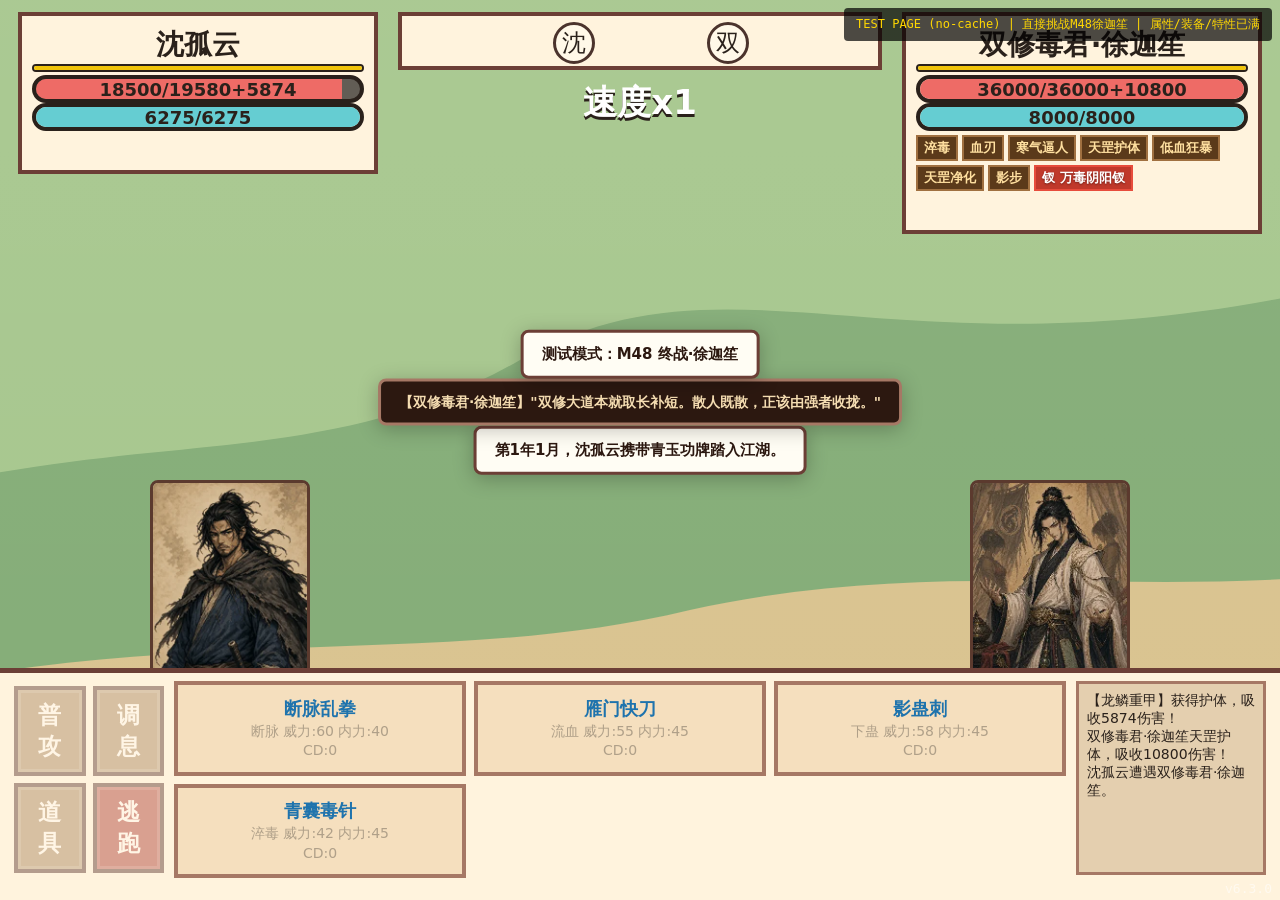
==== test_m48.html @ a88f4750 "feat: 添加 test_m48.html 测试页（直接挑战M48最终Boss）" ====
<!doctype html>
<html lang="zh-CN">
<head>
  <meta charset="utf-8">
  <meta name="viewport" content="width=device-width, initial-scale=1, viewport-fit=cover">
  <title>调试测试 - 跳到M48最终Boss战</title>
  <link rel="stylesheet" href="./styles.css">
  <style>
    .test-info { position:fixed; top:8px; right:8px; z-index:9999; background:rgba(0,0,0,.7); color:#ffd700; padding:8px 12px; font-size:12px; border-radius:4px; font-family:monospace; pointer-events:none; }
  </style>
</head>
<body>
  <div id="stage-shell" class="stage-shell">
    <div id="stage-fit" class="stage-fit">
      <div id="app" class="app"></div>
      <div id="floater-layer" class="floater-layer"></div>
    </div>
  </div>
  <div class="test-info">TEST PAGE (no-cache) | 直接挑战M48徐迦笙 | 属性/装备/特性已满</div>
  <div id="build-ver" style="position:fixed;bottom:4px;right:8px;color:rgba(255,255,255,.55);font-size:13px;z-index:999;pointer-events:none;font-family:monospace">TEST</div>
  <script type="module">
    // 进入页面立即注入测试模式标记
    window.__TEST_MODE__ = true;
    // 屏蔽 localStorage 中的旧存档（避免读到旧 run 干扰测试）
    try { localStorage.removeItem("wuxia_save"); } catch (e) {}
    try { localStorage.removeItem("wuxia_meta"); } catch (e) {}
    try { localStorage.removeItem("wuxia_monthStartSnapshot"); } catch (e) {}
  </script>
  <script type="module" src="./src/main.js"></script>
  <script type="module">
    // 等 main.js 加载完后自动触发测试模式
    import("./src/main.js").then(() => {
      setTimeout(() => {
        const btn = document.querySelector('[data-act="test"]');
        if (btn) btn.click();
      }, 200);
    });
  </script>
</body>
</html>
---- styles.css ----
:root {
  --paper: #fff3dd;
  --paper-2: #f5ddb2;
  --ink: #2a211b;
  --muted: #6f5c4d;
  --line: #6c3f36;
  --line-soft: #a67865;
  --brown: #744a35;
  --brown-2: #9a6240;
  --green: #157f37;
  --blue: #1e73ad;
  --orange: #d56a12;
  --red: #b9372e;
  --shadow: rgba(42, 33, 27, 0.25);
}

* {
  box-sizing: border-box;
}

html,
body {
  width: 100%;
  height: 100%;
  margin: 0;
  overflow: hidden;
  color: var(--ink);
  background: #14100d;
  font-family: "Microsoft YaHei", "PingFang SC", system-ui, sans-serif;
}

html.mobile-viewport,
body.mobile-viewport {
  width: 100%;
  height: 100%;
  overflow: hidden;
  min-width: 0;
  min-height: 0;
  overscroll-behavior: none;
  -webkit-overflow-scrolling: touch;
}

.stage-shell {
  position: relative;
  width: 100%;
  height: 100%;
  overflow: hidden;
}

.stage-fit {
  position: relative;
  width: 100%;
  height: 100%;
}

body.mobile-viewport .stage-shell {
  position: fixed;
  inset: 0;
  width: 100vw;
  height: 100vh;
  width: 100dvw;
  height: 100dvh;
  background: #14100d;
  overflow: visible;
}

body.mobile-viewport .stage-fit {
  position: fixed;
  left: 50%;
  top: 50%;
  width: 980px;
  height: 560px;
  transform-origin: center center;
  overflow: visible;
}

body.mobile-viewport .app {
  width: 980px;
  height: 560px;
  min-width: 980px;
  min-height: 560px;
  transform-origin: center center;
  position: absolute;
  left: 50%;
  top: 50%;
  touch-action: manipulation;
  overflow: hidden;
  margin: 0;
}

body.mobile-viewport .run-layout {
  height: auto;
  grid-template-columns: 160px 1fr;
  gap: 8px;
  align-items: end;
}

body.mobile-viewport .screen {
  padding: 8px 16px 12px 10px;
}

body.mobile-viewport .topbar {
  padding-right: 22px;
  grid-template-columns: 1fr 1fr 1fr;
}

body.mobile-viewport .left-nav {
  align-self: end;
}

body.mobile-viewport .nav-tile {
  min-height: 110px;
  padding: 6px 3px;
}

body.mobile-viewport .center-stage {
  align-content: end;
  padding-bottom: 0;
  align-self: stretch;
}

body.mobile-viewport .bottom-actions {
  padding-bottom: 0;
  gap: 8px;
}

body.mobile-viewport .action-card {
  min-height: 80px;
}

body.mobile-viewport .side-panel {
  margin-bottom: 12px;
  margin-right: 12px;
  align-self: end;
  max-height: 100%;
}

body.mobile-viewport .modal {
  width: 910px;
  max-height: 450px;
  padding: 12px;
}

body.mobile-viewport .modal-backdrop {
  inset: 60px 0 0 0;
}

body.mobile-viewport .modal-head {
  margin-bottom: 8px;
}

body.mobile-viewport .modal-title {
  font-size: 34px;
}

body.mobile-viewport .event-count {
  font-size: 22px;
  margin-bottom: 6px;
}

body.mobile-viewport .event-grid,
body.mobile-viewport .reward-grid {
  gap: 10px;
}

body.mobile-viewport .event-card {
  min-height: 238px;
  padding: 10px;
  border-width: 4px;
  gap: 7px;
}

body.mobile-viewport .event-card h3,
body.mobile-viewport .shop-card h3 {
  padding: 6px;
  font-size: 20px;
}

body.mobile-viewport .event-card p {
  margin: 0;
  font-size: 14px;
  line-height: 1.35;
}

body.mobile-viewport .event-art {
  min-height: 82px;
  font-size: 42px;
}

body.mobile-viewport .row-card {
  grid-template-columns: 58px 1fr auto;
  gap: 8px;
  padding: 7px;
}

body.mobile-viewport .icon-box {
  width: 52px;
  height: 52px;
  font-size: 28px;
}

body.mobile-viewport .row-title {
  font-size: 20px;
}

body.mobile-viewport .row-meta {
  font-size: 14px;
}

body.mobile-viewport .btn.small {
  min-width: 76px;
  padding: 5px 8px;
  font-size: 17px;
}

body.mobile-viewport .battle-top {
  inset: 8px 12px auto 12px;
  gap: 12px;
}
body.mobile-viewport .battle-col-left,
body.mobile-viewport .battle-col-right {
  flex: 0 0 310px;
}

body.mobile-viewport .fighter-panel {
  padding: 7px;
  border-width: 3px;
}

body.mobile-viewport .fighter-name {
  font-size: 23px;
}

body.mobile-viewport .gauge-lane {
  height: 48px;
  border-width: 3px;
}

body.mobile-viewport .gauge-dot {
  top: 5px;
  width: 34px;
  height: 34px;
  font-size: 20px;
}

body.mobile-viewport .speed-label {
  top: 52px;
  font-size: 28px;
}

body.mobile-viewport .fighter {
  bottom: 200px;
  width: 130px;
  height: 170px;
}

body.mobile-viewport .fighter.player {
  left: 128px;
}

body.mobile-viewport .fighter.enemy {
  right: 128px;
}

/* 手机浮字：立绘 top=bottom:370(200+170)，浮字在立绘偏上方 */
body.mobile-viewport .damage-pop,
body.mobile-viewport .combat-floater {
  bottom: calc(550px + var(--oy, 0px));
  min-width: 96px;
  white-space: nowrap;
  overflow: visible;
}
body.mobile-viewport .damage-pop        { font-size: 36px; }
body.mobile-viewport .damage-pop.crit   { font-size: 54px; }
body.mobile-viewport .damage-pop.bleed  { font-size: 54px; }
body.mobile-viewport .damage-pop.poison { font-size: 54px; }
body.mobile-viewport .damage-pop.combo   { font-size: 28px; }
body.mobile-viewport .combat-floater    { font-size: 28px; }
body.mobile-viewport .damage-pop.player,
body.mobile-viewport .combat-floater.player { left: calc(-82px + var(--ox, 0px)); }
body.mobile-viewport .damage-pop.enemy,
body.mobile-viewport .combat-floater.enemy { right: calc(-47px - var(--ox, 0px)); }

body.mobile-viewport .battle-bottom {
  height: 198px;
  grid-template-columns: 126px 1fr 160px;
  gap: 8px;
  padding: 7px 10px 38px 10px;
  border-top-width: 4px;
}

body.mobile-viewport .battle-tools {
  gap: 5px;
  grid-template-columns: 1fr 1fr;
}

body.mobile-viewport .battle-tools .btn {
  min-width: 0;
  padding: 6px 7px;
  font-size: 17px;
}

body.mobile-viewport .skill-row {
  grid-template-columns: repeat(4, minmax(0, 1fr));
  gap: 6px;
}

body.mobile-viewport .skill-btn {
  min-height: 76px;
  padding: 5px;
  border-width: 3px;
}

body.mobile-viewport .skill-btn strong {
  font-size: 15px;
}

body.mobile-viewport .skill-btn span {
  font-size: 12px;
  line-height: 1.18;
}

body.mobile-viewport .battle-log {
  padding: 6px;
  font-size: 12px;
  max-height: 174px;
}

body.mobile-viewport .select-layout {
  grid-template-columns: 570px 390px;
  gap: 8px;
}

body.mobile-viewport .select-layout .panel {
  padding: 8px !important;
}

body.mobile-viewport .select-layout .select-detail {
  display: grid;
  grid-template-rows: auto auto auto auto auto minmax(0, 1fr) auto;
  overflow: hidden;
  position: relative;
  padding-bottom: 48px !important;
}

body.mobile-viewport .select-layout .select-detail > .portrait {
  display: none;
}

body.mobile-viewport .treasure-select-area {
  grid-template-columns: 1fr 118px;
  gap: 6px;
}

body.mobile-viewport .start-run-btn {
  width: 106px;
  min-height: 42px;
  padding: 5px 8px;
  font-size: 18px;
}

body.mobile-viewport .select-layout h3 {
  margin: 4px 0;
  font-size: 17px;
}

body.mobile-viewport .select-layout .section-title {
  margin-bottom: 4px;
  font-size: 26px;
}

body.mobile-viewport .select-layout .cards {
  grid-template-columns: repeat(5, minmax(0, 1fr));
  gap: 6px;
}

body.mobile-viewport .select-layout .treasure-cards {
  grid-template-columns: repeat(3, minmax(0, 1fr));
  align-content: start;
  gap: 5px;
  overflow: hidden;
}

body.mobile-viewport .select-layout .card {
  min-height: 92px;
  padding: 5px;
  border-width: 3px;
}

body.mobile-viewport .select-layout .treasure-cards .card {
  min-height: 62px;
  padding: 3px;
}

body.mobile-viewport .select-layout .treasure-cards .portrait {
  width: 36px;
  height: 44px;
  font-size: 18px;
  margin-bottom: 2px;
}

body.mobile-viewport .select-layout .treasure-cards .name {
  font-size: 11px;
}

body.mobile-viewport .select-layout .treasure-cards .desc {
  display: block;
  font-size: 9px;
  line-height: 1.1;
}

body.mobile-viewport .select-layout .card.selected {
  outline-width: 3px;
}

body.mobile-viewport .select-layout .portrait {
  width: 64px;
  height: 78px;
  margin-bottom: 3px;
  border-width: 2px;
}

body.mobile-viewport .select-layout .name {
  font-size: 14px;
}

body.mobile-viewport .select-layout .desc {
  margin-top: 3px;
  font-size: 10px;
  line-height: 1.18;
}

body.mobile-viewport .select-layout .stats-grid {
  grid-template-columns: repeat(3, 1fr);
  gap: 3px;
  margin-top: 4px;
}

body.mobile-viewport .select-layout .stat-line {
  padding: 2px 5px;
  font-size: 12px;
}

button {
  font: inherit;
}

.app {
  position: relative;
  width: 100vw;
  height: 100vh;
  min-width: 980px;
  min-height: 560px;
  overflow: hidden;
  background:
    linear-gradient(rgba(255,255,255,.1), rgba(255,255,255,.08)),
    url("data:image/svg+xml,%3Csvg xmlns='http://www.w3.org/2000/svg' width='1600' height='900' viewBox='0 0 1600 900'%3E%3Cdefs%3E%3ClinearGradient id='sky' x1='0' x2='0' y1='0' y2='1'%3E%3Cstop stop-color='%23bcd6ea'/%3E%3Cstop offset='.48' stop-color='%23f0c796'/%3E%3Cstop offset='1' stop-color='%237da071'/%3E%3C/linearGradient%3E%3C/defs%3E%3Crect fill='url(%23sky)' width='1600' height='900'/%3E%3Cpath d='M0 500 C190 330 260 390 410 250 C560 110 660 360 790 230 C970 50 1030 380 1160 250 C1310 120 1440 250 1600 120 L1600 900 L0 900Z' fill='%2386a6a8' opacity='.55'/%3E%3Cpath d='M0 620 C180 470 310 520 480 420 C700 285 820 560 1060 380 C1300 210 1390 470 1600 360 L1600 900 L0 900Z' fill='%235f806e' opacity='.68'/%3E%3Crect x='0' y='720' width='1600' height='180' fill='%23d0a678'/%3E%3Cpath d='M0 760 L1600 735 L1600 900 L0 900Z' fill='%23b9825f' opacity='.65'/%3E%3C/svg%3E") center / cover no-repeat;
}

/* 浮字层：完全独立于 app，不受 render 循环影响 */
.floater-layer {
  position: absolute;
  inset: 0;
  pointer-events: none;
  z-index: 9999;
  overflow: visible;
}

.topbar {
  position: absolute;
  inset: 0 0 auto 0;
  height: 60px;
  display: grid;
  grid-template-columns: 1fr 1fr 1fr;
  align-items: center;
  padding: 8px 22px;
  background: #f2dab0;
  border-bottom: 5px solid #6d3b4a;
  z-index: 10;
}

.date {
  font-size: 30px;
  font-weight: 900;
  white-space: nowrap;
}

.topbar-right {
  display: flex;
  justify-content: flex-end;
  align-items: center;
  gap: 14px;
  font-size: 30px;
  font-weight: 900;
}

.money-display {
  color: #b8860b;
  white-space: nowrap;
}

.settings-btn {
  background: none;
  border: 1px solid #555;
  color: #c0b094;
  font-size: 26px;
  width: 42px;
  height: 42px;
  border-radius: 8px;
  cursor: pointer;
  display: flex;
  align-items: center;
  justify-content: center;
  transition: border-color 0.2s, color 0.2s;
  flex-shrink: 0;
}
.settings-btn:hover { border-color: #f0c060; color: #f0c060; }
.settings-body { padding: 16px 20px; }
.setting-row {
  display: flex;
  align-items: center;
  gap: 14px;
  font-size: 18px;
  color: #d4c8a8;
}
.vol-slider {
  flex: 1;
  accent-color: #c0a060;
  height: 8px;
}

.ap-wrap {
  display: flex;
  align-items: center;
  justify-content: center;
  gap: 10px;
  font-size: 30px;
  font-weight: 700;
  font-weight: 900;
}

.bar {
  position: relative;
  height: 28px;
  border: 4px solid #2a211b;
  border-radius: 999px;
  background: #625d55;
  overflow: hidden;
}

/* 护体盾条：独立细线，比例尺与HP相同 */
.shield-indicator {
  height: 8px;
  border: 2px solid #2a211b;
  border-radius: 999px;
  background: transparent;
  overflow: hidden;
  margin-bottom: 3px;
}
.shield-indicator .shield-fill {
  height: 100%;
  background: #f1c40a;
}

.bar-fill {
  height: 100%;
  background: #ffc39d;
}

.bar-label {
  position: absolute;
  inset: 0;
  display: grid;
  place-items: center;
  font-size: 18px;
  font-weight: 900;
}

.screen {
  position: absolute;
  inset: 60px 0 0 0;
  padding: 14px 22px 92px;
  min-height: 0;
  overflow: hidden;
}

.main-menu {
  display: grid;
  place-items: center;
  height: 100%;
}

.title {
  font-size: 82px;
  font-weight: 900;
  letter-spacing: 0;
  color: #49301f;
  text-shadow: 0 4px 0 rgba(255,255,255,.5);
}

.subtitle {
  display: inline-block;
  margin: 6px 0 28px;
  padding: 7px 42px;
  color: #fff;
  background: #4d3425;
  font-size: 42px;
  font-weight: 900;
}

.menu-panel,
.modal,
.panel {
  background: rgba(255, 247, 230, 0.94);
  border: 5px solid var(--line);
  box-shadow: 0 8px 0 var(--shadow);
}

.menu-panel {
  width: 350px;
  padding: 18px;
}

.btn {
  border: 4px solid #5b352e;
  background: var(--brown);
  color: #fff8ef;
  padding: 10px 18px;
  min-height: 48px;
  font-size: 23px;
  font-weight: 900;
  cursor: pointer;
  box-shadow: inset 0 0 0 3px rgba(255,255,255,.16);
}

.btn:hover {
  filter: brightness(1.08);
}

.btn:disabled {
  cursor: not-allowed;
  opacity: .45;
}

.btn.secondary {
  background: #a8835c;
}

.btn.green {
  background: #15923a;
}

.btn.red {
  background: #ad3c34;
}

.btn.small {
  min-height: 34px;
  padding: 4px 10px;
  font-size: 17px;
}

.menu-panel .btn {
  width: 100%;
  margin: 8px 0;
}

.select-layout {
  display: grid;
  grid-template-columns: 1.1fr 1fr;
  gap: 22px;
  height: 100%;
}

.select-layout .panel {
  min-height: 0;
  overflow: auto;
}

.select-layout .panel > .btn {
  position: sticky;
  bottom: 0;
  z-index: 2;
}

.treasure-head {
  margin: 6px 0;
  font-size: 22px;
  font-weight: 900;
}

.treasure-select-area {
  display: grid;
  grid-template-columns: 1fr 150px;
  gap: 14px;
  align-items: center;
}

.treasure-cards {
  grid-template-columns: repeat(3, minmax(0, 1fr));
}

.treasure-cards .card {
  min-height: 100px;
  padding: 6px;
}

.treasure-cards .portrait {
  width: 48px;
  height: 58px;
  font-size: 24px;
  margin-bottom: 4px;
}

.treasure-cards .name {
  font-size: 14px;
}

.treasure-cards .desc {
  font-size: 11px;
  margin-top: 3px;
  line-height: 1.15;
}

.start-run-btn {
  justify-self: center;
  align-self: center;
  width: 132px;
  min-height: 58px;
}

.section-title {
  margin: 0 0 14px;
  font-size: 42px;
  text-align: center;
}

.cards {
  display: grid;
  grid-template-columns: repeat(3, minmax(0, 1fr));
  gap: 14px;
}

.card {
  background: var(--paper);
  border: 4px solid var(--line-soft);
  padding: 12px;
  min-height: 210px;
  cursor: pointer;
}

.card.selected {
  outline: 6px solid #2f8bc6;
}

.portrait {
  width: 140px;
  height: 170px;
  margin: 0 auto 8px;
  display: grid;
  place-items: center;
  background: #d9e6df;
  border: 3px solid #6a4b40;
  font-size: 56px;
}

.character-portrait {
  position: relative;
  overflow: hidden;
  background: #e8d5b7;
  border: 3px solid #6a4b40;
}

.character-portrait img {
  width: 100%;
  height: 100%;
  object-fit: cover;
  object-position: center top;
  display: block;
}

.character-portrait.large {
  width: 200px;
  height: 244px;
}

.name {
  font-size: 25px;
  font-weight: 900;
  text-align: center;
}

.desc {
  margin-top: 8px;
  color: var(--muted);
  font-size: 17px;
  line-height: 1.35;
}

.stats-grid {
  display: grid;
  grid-template-columns: 1fr 1fr;
  gap: 8px;
  margin-top: 12px;
}

.stat-line {
  display: flex;
  justify-content: space-between;
  padding: 5px 8px;
  background: #795b43;
  color: #fff9ed;
  font-weight: 800;
}

.run-layout {
  display: grid;
  grid-template-columns: 190px minmax(0, 1fr);
  gap: 14px;
  min-height: 0;
  min-width: 540px;
  height: calc(100vh - 60px);
  align-items: end;
  overflow-x: auto;
  overflow-y: hidden;
}

.left-nav {
  align-self: end;
  display: grid;
  grid-template-columns: repeat(3, 1fr);
  gap: 8px;
  flex-shrink: 0;
  min-width: 160px;
}

.nav-tile {
  writing-mode: vertical-rl;
  display: grid;
  place-items: center;
  min-height: 112px;
  min-width: 48px;
  padding: 8px 4px;
  background: var(--paper);
  border: 4px solid var(--line);
  font-size: 29px;
  font-weight: 900;
  cursor: pointer;
  flex-shrink: 0;
}

.nav-tile:hover {
  filter: brightness(1.05);
  transform: translateY(-2px);
}

.center-stage {
  position: relative;
  display: grid;
  grid-template-rows: 1fr auto;
  gap: 12px;
  min-height: 0;
  align-self: stretch;
  overflow: visible;
}

/* ===== 孤云逐浪 主线画布 ===== */
.story-canvas {
  flex: 1 1 auto;
  display: flex;
  flex-direction: column;
  gap: 10px;
  padding: 14px 18px;
  background: rgba(255, 247, 230, 0.92);
  border: 5px solid var(--line);
  border-radius: 4px;
  box-shadow: 0 6px 0 var(--shadow);
  overflow-y: auto;
  min-height: 0;
  max-width: 900px;
  width: 100%;
  align-self: center;
}

/* wanderer 模式下主线画布轻量化 */
.wanderer-run-layout .story-canvas {
  background: transparent;
  border: 2px solid rgba(108, 63, 54, 0.25);
  box-shadow: none;
  padding: 8px 12px;
  border-radius: 0;
}

.wanderer-run-layout .story-no-event {
  min-height: 72px;
  font-size: 18px;
}

.story-month-title {
  font-size: 38px;
  font-weight: 900;
  color: #4d3425;
  text-align: center;
  border-bottom: 3px solid var(--line-soft);
  padding-bottom: 8px;
  letter-spacing: 4px;
}

.story-body {
  flex: 1 1 auto;
  font-size: 21px;
  line-height: 1.7;
  color: var(--ink);
  overflow-y: auto;
  padding: 8px 4px;
  text-indent: 2em;
  min-height: 0;
}

.story-choices {
  display: grid;
  grid-template-columns: 1fr 1fr;
  gap: 12px;
  padding: 8px 0;
  border-top: 2px dashed rgba(108, 63, 54, 0.35);
}

.story-choices .btn {
  font-size: 24px;
  min-height: 56px;
}

.story-choices .btn.accept-btn {
  background: #2e7d32;
  border-color: #1b5e20;
}

.story-choices .btn.resist-btn {
  background: #ad3c34;
  border-color: #7b241c;
}

.story-no-event {
  display: grid;
  place-items: center;
  min-height: 200px;
  color: var(--muted);
  font-size: 22px;
  font-style: italic;
}

/* 主线画布下方的血量和经验条 */
.story-bars {
  flex: 0 0 auto;
  display: flex;
  flex-direction: column;
  gap: 4px;
  padding: 6px 0;
  border-top: 2px solid var(--line-soft);
  min-width: 0;
}

.wanderer-run-layout {
  display: grid;
  grid-template-columns: 120px minmax(0, 1fr);
  grid-template-rows: minmax(0, 1fr);
  gap: 10px;
  min-height: 0;
  min-width: 540px;
  height: calc(100vh - 60px);
  align-items: stretch;
  overflow-x: auto;
  overflow-y: hidden;
  padding: 14px 22px 8px;
}

.wanderer-run-layout .left-nav {
  align-self: start;
  grid-template-columns: 1fr;
  gap: 6px;
  flex-shrink: 0;
  min-width: 120px;
}

.wanderer-run-layout .nav-tile {
  min-height: 64px;
  min-width: 60px;
  font-size: 24px;
  writing-mode: horizontal-tb;
  flex-shrink: 0;
}

.wanderer-run-layout .center-stage {
  display: grid;
  grid-template-rows: minmax(0, 1fr) auto auto;
  gap: 4px;
  min-height: 0;
  min-width: 0;
  overflow: hidden;
  align-content: start;
}

.wanderer-run-layout .bottom-actions {
  display: flex;
  flex-wrap: nowrap;
  gap: 8px;
  flex-shrink: 0;
  overflow: visible;
  padding-left: 12px;
}

.wanderer-run-layout .bottom-actions .action-card {
  flex: 0 0 auto;
  min-width: 72px;
  min-height: 56px;
  font-size: 18px;
}

.hero-status {
  display: grid;
  grid-template-columns: 110px 1fr;
  gap: 10px;
  align-items: end;
}

/* 无属性面板时只用血条和经验条撑满中央 */
.hero-status-story {
  display: flex;
  flex-direction: column;
  gap: 8px;
  flex: 1;
  justify-content: center;
}

.rank-box {
  background: #76563c;
  color: #fff6e6;
  border: 3px solid #5b352e;
  padding: 8px;
  font-size: 22px;
  font-weight: 900;
  text-align: center;
}

.mini-stats {
  display: grid;
  grid-template-columns: repeat(3, minmax(104px, 1fr));
  gap: 6px;
  max-width: 760px;
}

.bottom-actions {
  display: flex;
  flex-wrap: nowrap;
  gap: 8px;
  padding-bottom: 0;
  flex-shrink: 0;
  overflow: visible;
}

.action-card {
  flex: 0 0 auto;
  min-width: 72px;
  min-height: 72px;
  background: var(--paper);
  border: 4px solid var(--line-soft);
  padding: 8px;
  display: grid;
  place-items: center;
  text-align: center;
  font-size: 20px;
  font-weight: 900;
  cursor: pointer;
}

.side-panel {
  display: flex;
  flex-direction: column;
  overflow: hidden;
  padding: 12px;
  min-height: 0;
  align-self: end;
  max-height: 100%;
}

.log {
  flex: 1;
  overflow-y: auto;
  min-height: 0;
  font-size: 17px;
  line-height: 1.45;
  padding-right: 4px;
}

.journal-scroll {
  max-height: calc(100vh - 210px);
  overflow-y: auto;
  padding: 12px 4px 0 0;
  line-height: 1.8;
}

.journal-scroll p {
  margin: 0 0 10px;
  padding-bottom: 10px;
  border-bottom: 1px dashed rgba(108,63,54,.35);
  font-size: 16px;
}

.character-sheet {
  display: grid;
  grid-template-columns: 190px 1fr;
  gap: 18px;
}

.character-sheet .portrait {
  width: 150px;
  height: 200px;
  overflow: hidden;
}

.character-sheet .portrait img {
  width: 100%;
  height: 100%;
  object-fit: cover;
  object-position: center top;
  display: block;
}

.inventory-summary {
  display: flex;
  gap: 12px;
  flex-wrap: wrap;
  margin-bottom: 14px;
}

.inventory-chip {
  padding: 7px 12px;
  background: #e3ccb0;
  border: 3px solid var(--line-soft);
  font-weight: 900;
}

.goal-panel {
  display: grid;
  grid-template-columns: 180px 1fr;
  gap: 18px;
  align-items: center;
  padding: 18px;
  background: #e5cdae;
  border: 4px solid var(--line-soft);
}

.boss-portrait {
  height: 240px;
  overflow: hidden;
  background: #d8c2a8;
  border: 4px solid var(--line);
}

.boss-portrait img {
  width: 100%;
  height: 100%;
  object-fit: cover;
  object-position: center top;
  display: block;
}

.goal-progress {
  margin-top: 16px;
}

.log p {
  margin: 0 0 8px;
  padding-bottom: 8px;
  border-bottom: 1px dashed rgba(108,63,54,.35);
}

.modal-backdrop {
  position: absolute;
  inset: 66px 0 0 0;
  display: grid;
  place-items: center;
  background: rgba(0, 0, 0, .36);
  z-index: 60;
}

.modal {
  width: min(1120px, calc(100vw - 70px));
  max-height: calc(100vh - 110px);
  padding: 18px;
  overflow: auto;
  pointer-events: auto;
}

.modal .btn {
  pointer-events: auto;
}

.modal .row-card {
  pointer-events: auto;
}

.modal .row-card button {
  pointer-events: auto;
}

/* === 武林商人 列式布局 === */
.merchant-body {
  display: flex;
  gap: 0;
  align-items: flex-start;
}

.merchant-main {
  flex: 1;
  display: grid;
  grid-template-columns: 1fr 1fr;
  grid-template-rows: auto auto;
  gap: 10px;
}

.merchant-refresh-area {
  display: flex;
  align-items: flex-start;
  justify-content: center;
  padding: 8px 0 0 10px;
  flex-shrink: 0;
}

.merchant-refresh-area .btn {
  font-size: 16px;
  padding: 8px 14px;
  min-height: 38px;
}

/* 旧版兼容（非孤云线） */
.merchant-col {
  display: grid;
  gap: 3px;
  align-content: start;
}

.merchant-col h3 {
  margin: 4px 0 2px 0;
  font-size: 15px;
  color: var(--brown);
  border-bottom: 2px solid var(--line-soft);
  padding-bottom: 3px;
}

.merchant-col .row-card {
  position: relative;
  min-height: 48px;
  grid-template-columns: 36px 1fr;
  gap: 4px;
  padding: 3px 62px 3px 6px;
}

/* 文字容器允许省略号生效 */
.merchant-col .row-card > :nth-child(2) {
  overflow: hidden;
  min-width: 0;
}

.merchant-col .row-card button {
  position: absolute;
  right: 6px;
  top: 50%;
  transform: translateY(-50%);
  z-index: 2;
  margin: 0;
  white-space: nowrap;
  font-size: 13px;
}

.merchant-col .icon-box {
  width: 32px;
  height: 32px;
  font-size: 16px;
  flex-shrink: 0;
}

.merchant-col .row-title {
  font-size: 13px;
  overflow: hidden;
  text-overflow: ellipsis;
  white-space: nowrap;
}

.merchant-col .row-meta {
  font-size: 11px;
  overflow: hidden;
  text-overflow: ellipsis;
  white-space: nowrap;
}

.modal-head {
  display: flex;
  justify-content: space-between;
  align-items: center;
  margin-bottom: 12px;
}

.modal-title {
  margin: 0;
  font-size: 43px;
}

.event-count {
  font-size: 28px;
  font-weight: 900;
  text-align: center;
  margin-bottom: 10px;
}

.event-grid,
.reward-grid {
  display: grid;
  grid-template-columns: repeat(3, 1fr);
  gap: 18px;
}

.event-card {
  min-height: 330px;
  padding: 16px;
  background: var(--paper-2);
  border: 5px solid #84605a;
  display: grid;
  grid-template-rows: auto 1fr auto;
  gap: 10px;
  position: relative;
  overflow: hidden;
}

.event-cat-tag {
  position: absolute;
  top: 0;
  right: 0;
  padding: 3px 12px;
  color: #fff;
  font-size: 13px;
  font-weight: 700;
  border-radius: 0 0 0 8px;
  z-index: 1;
}

.event-card h3,
.shop-card h3 {
  margin: 0;
  padding: 8px;
  background: var(--brown);
  color: #fff8ef;
  text-align: center;
  font-size: 25px;
}

.event-art {
  display: grid;
  place-items: center;
  min-height: 122px;
  background: #fff8eb;
  border: 3px solid rgba(108,63,54,.45);
  font-size: 58px;
}

.badge {
  display: inline-block;
  padding: 3px 8px;
  color: #fff;
  background: var(--blue);
  font-weight: 900;
}

.badge.green {
  background: var(--green);
}

.badge.orange {
  background: var(--orange);
}

.list {
  display: grid;
  gap: 10px;
}

.row-card {
  display: grid;
  grid-template-columns: 76px 1fr auto;
  gap: 12px;
  align-items: center;
  padding: 10px;
  background: #e6d0b4;
  border: 3px solid var(--line-soft);
}

.strategy-row.active {
  background: #fff7d2;
  box-shadow: inset 0 0 0 3px rgba(21, 127, 55, .25);
}

.row-actions {
  display: grid;
  grid-template-columns: 1fr;
  gap: 6px;
  align-self: center;
}

.icon-box {
  width: 64px;
  height: 64px;
  display: grid;
  place-items: center;
  background: #eef6f2;
  border: 3px solid #45332c;
  font-size: 34px;
}

.row-title {
  font-size: 24px;
  font-weight: 900;
}

.row-meta {
  color: var(--muted);
  font-size: 16px;
}

.battle-screen {
  position: absolute;
  inset: 0;
  background:
    linear-gradient(rgba(255,255,255,.12), rgba(255,255,255,.08)),
    url("data:image/svg+xml,%3Csvg xmlns='http://www.w3.org/2000/svg' width='1600' height='900'%3E%3Crect width='1600' height='900' fill='%239fc284'/%3E%3Cpath d='M0 510 C300 420 470 480 680 360 C910 230 1080 410 1600 260 L1600 900 L0 900Z' fill='%237aa66c'/%3E%3Cpath d='M0 700 C360 620 600 670 850 610 C1120 550 1350 610 1600 560 L1600 900 L0 900Z' fill='%23d6be86'/%3E%3C/svg%3E") center / cover no-repeat;
  z-index: 50;
  overflow: hidden;
}

.battle-top {
  position: absolute;
  inset: 12px 18px auto 18px;
  display: flex;
  gap: 20px;
  align-items: start;
}
.battle-col-left, .battle-col-right {
  flex: 0 0 360px; min-width: 0;
}
.battle-col-mid {
  flex: 1 1 auto; min-width: 0;
}

.fighter-panel {
  background: var(--paper);
  border: 4px solid var(--line);
  padding: 10px;
}

.fighter-name {
  font-size: 28px;
  font-weight: 900;
  text-align: center;
}

.hp-fill {
  background: #ee6b66;
}

.qi-fill {
  background: #65cdd2;
}

.exp-fill {
  background: #f2c94c;
}

.gauge-lane {
  height: 58px;
  background: var(--paper);
  border: 4px solid var(--line);
  position: relative;
}

.gauge-dot {
  position: absolute;
  top: 6px;
  width: 42px;
  height: 42px;
  display: grid;
  place-items: center;
  border-radius: 50%;
  border: 3px solid #4b332c;
  background: #fff8e8;
  transform: translateX(-50%);
  font-size: 24px;
}

.speed-label {
  position: absolute;
  top: 64px;
  left: 50%;
  transform: translateX(-50%);
  font-size: 34px;
  color: #fff;
  font-weight: 900;
  text-shadow: 0 3px 0 #2a211b;
}

.speed-toggle {
  cursor: pointer;
  user-select: none;
}

.speed-toggle:hover {
  color: #ffd700;
}

.fighter {
  position: absolute;
  bottom: 210px;
  width: 160px;
  height: 210px;
  overflow: hidden;
  border: 3px solid #5b3a2e;
  border-radius: 8px;
  background: #d8c2a8;
  filter: drop-shadow(0 8px 0 rgba(0,0,0,.18));
}

.fighter img {
  width: 100%;
  height: 100%;
  object-fit: cover;
  object-position: center top;
  display: block;
}

.fighter.player {
  left: 150px;
}

.fighter.enemy {
  right: 150px;
}

@keyframes float-up {
  0%   { transform: translateY(0); opacity: 1; }
  100% { transform: translateY(-50px); opacity: 0; }
}

.combat-floater {
  position: absolute;
  bottom: calc(408px + var(--oy, 0px));
  min-width: 120px;
  text-align: center;
  color: #fff7df;
  font-size: 34px;
  font-weight: 900;
  text-shadow: 0 4px 0 #2a211b;
  pointer-events: none;
  z-index: 1000;
  animation: float-up 0.9s linear forwards;
}

.combat-floater.player {
  left: calc(212px + var(--ox, 0px));
}

.combat-floater.enemy {
  right: calc(212px - var(--ox, 0px));
}

.damage-pop {
  position: absolute;
  bottom: calc(408px + var(--oy, 0px));
  min-width: 120px;
  text-align: center;
  font-size: 42px;
  font-weight: 900;
  pointer-events: none;
  z-index: 1000;
  animation: float-up 0.9s linear forwards;
}
.damage-pop.player { left: calc(212px + var(--ox, 0px)); }
.damage-pop.enemy { right: calc(212px - var(--ox, 0px)); }

/* 伤害颜色 */
.damage-pop.normal  { color: #cc2200; text-shadow: 0 3px 0 rgba(255,200,200,.6); }
.damage-pop.crit    { color: #cc2200; font-size: 63px; -webkit-text-stroke: 2px #fff; text-shadow: 0 3px 0 #fff; }
.damage-pop.bleed   { color: #8b0000; font-size: 63px; text-shadow: 0 3px 0 rgba(255,200,180,.6); }
.damage-pop.poison  { color: #7b1fa2; font-size: 63px; text-shadow: 0 3px 0 rgba(220,200,255,.6); }
.damage-pop.qi      { color: #2563eb; text-shadow: 0 3px 0 rgba(200,220,255,.6); }
.damage-pop.heal    { color: #16a34a; text-shadow: 0 3px 0 rgba(200,255,210,.6); }
.damage-pop.reflect { color: #d97706; text-shadow: 0 3px 0 rgba(255,230,180,.6); }
.damage-pop.combo   { color: #f39c12; font-size: 34px; text-shadow: 0 3px 0 rgba(255,200,100,.6); }

.battle-bottom {
  position: absolute;
  inset: auto 0 0 0;
  height: 232px;
  display: grid;
  grid-template-columns: 150px 1fr 190px;
  gap: 10px;
  padding: 8px 14px 22px;
  background: #fff3dd;
  border-top: 5px solid var(--line);
}

.debuff-row {
  display: flex;
  flex-wrap: wrap;
  gap: 4px;
  min-height: 24px;
  margin-top: 5px;
}

.trait-art-row {
  display: flex;
  flex-wrap: wrap;
  gap: 4px;
  min-height: 24px;
  margin-top: 4px;
}

.buff-badge.art-badge {
  border-color: #8e44ad;
  background: #f4eef8;
  color: #6c3480;
}

.unit-detail-popup {
  position: absolute;
  top: 50%;
  left: 50%;
  transform: translate(-50%, -50%);
  background: #fffdf4;
  border: 3px solid var(--line);
  border-radius: 10px;
  padding: 14px 18px;
  z-index: 1000;
  min-width: 220px;
  max-width: 340px;
  box-shadow: 0 4px 24px rgba(0,0,0,.35);
  font-size: 13px;
  line-height: 1.6;
}
.unit-detail-popup h4 {
  margin: 0 0 6px;
  font-size: 15px;
  color: var(--brown);
}
.unit-detail-popup .detail-row {
  display: flex;
  flex-wrap: wrap;
  gap: 4px;
  margin-bottom: 6px;
}
.unit-detail-popup .close-btn {
  position: absolute;
  top: 6px;
  right: 10px;
  cursor: pointer;
  font-size: 18px;
  color: var(--muted);
}

.debuff-badge {
  display: inline-block;
  padding: 2px 6px;
  border: 2px solid #5b352e;
  background: #f5dfbe;
  color: #2a211b;
  font-size: 13px;
  font-weight: 900;
}

.buff-badge {
  display: inline-block;
  padding: 2px 6px;
  border: 2px solid #27ae60;
  background: #eafaf1;
  color: #1a6d3c;
  font-size: 13px;
  font-weight: 900;
}

.debuff-badge.enemy-trait {
  background: #4d3425;
  color: #fff8ef;
}

/* Boss 特性 badges（头像下方） */
.enemy-trait-badge {
  cursor: pointer;
  background: #5b3a1a;
  color: #ffe0a0;
  border-color: #a07040;
}

/* Boss 武器 badge（红色品质标识） */
.enemy-weapon-badge {
  cursor: help;
  background: #c0392b;
  color: #fff;
  border-color: #e74c3c;
  font-weight: 700;
  text-shadow: 0 1px 2px rgba(0,0,0,0.4);
}

.battle-tools {
  display: grid;
  grid-template-columns: 1fr 1fr;
  gap: 7px;
  align-content: center;
}

.skill-row {
  display: grid;
  grid-template-columns: repeat(3, minmax(0, 1fr));
  gap: 8px;
  align-content: stretch;
}

.skill-btn {
  background: #f5dfbe;
  border: 4px solid var(--line-soft);
  min-height: 92px;
  padding: 6px;
  cursor: pointer;
  overflow: hidden;
}

.skill-btn strong {
  display: block;
  color: var(--blue);
  font-size: 18px;
}

.skill-btn span {
  font-size: 14px;
  line-height: 1.25;
}

.battle-log {
  overflow: auto;
  background: #e4cfaf;
  border: 3px solid var(--line-soft);
  padding: 8px;
  font-size: 14px;
  max-height: 194px;
}

/* ============================================================
   Toast 系统 v5.16：桌面/手机端分离
   桌面：无旋转，横向文字，top竖直移动
   手机：90°旋转，left动画（旋转后=屏幕竖直移动）
   ============================================================ */
.toast {
  --rot: 0deg;
  position: fixed;
  top: 50%;
  left: 50%;
  transform: translate(-50%, -50%) rotate(var(--rot));
  width: max-content;
  max-width: 80vw;
  padding: 10px 18px;
  background: #fffdf4;
  border: 3px solid var(--line);
  border-radius: 8px;
  z-index: 9999;
  text-align: center;
  font-size: 15px;
  font-weight: 700;
  line-height: 1.5;
  color: #2c1810;
  box-shadow: 0 4px 20px rgba(0,0,0,.25);
  pointer-events: none;
  opacity: 1;
  transition: top 0.5s ease-in, opacity 0.5s ease-in;
  animation: toastIn .2s ease-out;
}

@keyframes toastIn {
  from { opacity: 0; transform: translate(-50%, -50%) rotate(var(--rot)) scale(0.85); }
  to   { opacity: 1; transform: translate(-50%, -50%) rotate(var(--rot)) scale(1); }
}

/* 手机端：90°旋转 + left动画(旋转后变屏幕竖直) */
body.mobile-viewport .toast {
  --rot: 90deg;
  max-width: 60vh;
  white-space: nowrap;
  overflow: hidden;
  text-overflow: ellipsis;
  transition: left 0.5s ease-in, opacity 0.5s ease-in;
}

/* 嘴炮 toast 特殊样式 */
.toast.toast-taunt {
  background: #2c1810;
  color: #f5ddb2;
  border-color: var(--line-soft);
  font-size: 14px;
}

body.mobile-viewport .toast.toast-taunt {
  max-width: 80vh;
  white-space: nowrap;
  overflow: hidden;
  text-overflow: ellipsis;
}

.trait-chip {
  display: inline-block;
  margin: 0 6px 6px 0;
  padding: 4px 9px;
  background: #e4cfaf;
  border: 2px solid var(--line-soft);
  font-weight: 900;
}

@media (max-width: 980px), (max-height: 560px) {
  body:not(.mobile-viewport) .app {
    min-width: 760px;
    min-height: 430px;
  }

  body:not(.mobile-viewport) .topbar {
    height: 54px;
    grid-template-columns: 1fr 1fr 1fr;
    padding: 5px 12px;
  }

  body:not(.mobile-viewport) .screen {
    inset: 54px 0 0 0;
    padding: 8px 10px 78px;
  }

  body:not(.mobile-viewport) .date,
  body:not(.mobile-viewport) .topbar-right,
  body:not(.mobile-viewport) .ap-wrap {
    font-size: 22px;
  }

  body:not(.mobile-viewport) .run-layout {
    grid-template-columns: 130px 1fr;
    gap: 8px;
    align-items: end;
  }

  body:not(.mobile-viewport) .bottom-actions {
    gap: 5px;
    padding-bottom: 40px;
  }

  body:not(.mobile-viewport) .action-card {
    min-width: 0;
    font-size: 16px;
    min-height: 58px;
  }

  body:not(.mobile-viewport) .modal-backdrop {
    inset: 54px 0 0 0;
  }
}

/* ============================================================
   孤云逐浪 移动端覆盖 — 必须放在文件末尾以保证最高优先级
   覆盖 body.mobile-viewport .center-stage { align-content:end }
   ============================================================ */
body.mobile-viewport .wanderer-run-layout {
  height: calc(100% - 60px);
}
body.mobile-viewport .wanderer-run-layout .center-stage {
  align-content: start;
  grid-template-rows: minmax(0, 1fr) auto auto;
}

/* ============================================================
   开局点数分配页面
   ============================================================ */
.allocate-layout {
  display: grid;
  grid-template-columns: 1fr 1fr;
  gap: 16px;
  height: calc(100% - 20px);
  margin-top: -12px;
  align-content: start;
}

.allocate-layout .panel {
  min-height: 0;
  padding: 10px;
  overflow: hidden;
}

.allocate-left {
  display: flex;
  flex-direction: column;
  align-items: center;
  overflow-y: auto;
  padding-top: 6px;
}

.allocate-layout .allocate-right {
  display: flex;
  flex-direction: column;
  overflow: visible;
  padding-bottom: 8px;
  padding-top: 6px;
}

.allocate-list {
  flex: 1 1 auto;
  overflow-y: auto;
  display: grid;
  gap: 5px;
  padding-right: 4px;
  min-height: 0;
}

.allocate-portrait {
  width: 200px;
  height: 244px;
  flex-shrink: 0;
}

.allocate-stats {
  grid-template-columns: repeat(3, 1fr) !important;
  gap: 4px !important;
  width: 100%;
  margin-top: 6px !important;
}

.allocate-stats .stat-line {
  padding: 2px 4px;
  font-size: 13px;
  font-weight: 700;
}

.allocate-stats .stat-changed {
  background: #5a7a45;
}

body.mobile-viewport .allocate-layout {
  grid-template-columns: 1.2fr 1fr;
  gap: 8px;
}

body.mobile-viewport .allocate-layout .section-title {
  font-size: 24px;
  margin-bottom: 6px;
}

body.mobile-viewport .allocate-portrait {
  width: 180px;
  height: 220px;
}

body.mobile-viewport .allocate-stats .stat-line {
  padding: 2px 4px;
  font-size: 12px;
}

body.mobile-viewport .allocate-list {
  gap: 5px;
}

/* Boss战结果页面 */
.boss-result {
  width: 100%;
  height: 100%;
  display: flex;
  align-items: center;
  justify-content: center;
  background: #1a1a2e;
}
.boss-result-panel {
  text-align: center;
  padding: 32px;
  max-width: 360px;
}
.boss-result-panel h2 {
  font-size: 36px;
  margin-bottom: 12px;
  color: #e2c87a;
}
.boss-result-enemy {
  font-size: 20px;
  color: #ccc;
  margin-bottom: 24px;
}
.boss-result-btns {
  display: flex;
  flex-direction: column;
  gap: 10px;
}
.boss-result-btns .btn {
  padding: 12px 24px;
  font-size: 16px;
}
.boss-result-btns .btn.danger {
  background: #8b0000;
  color: #ffcccc;
}
.boss-result-btns .btn.danger:hover {
  background: #a00000;
}
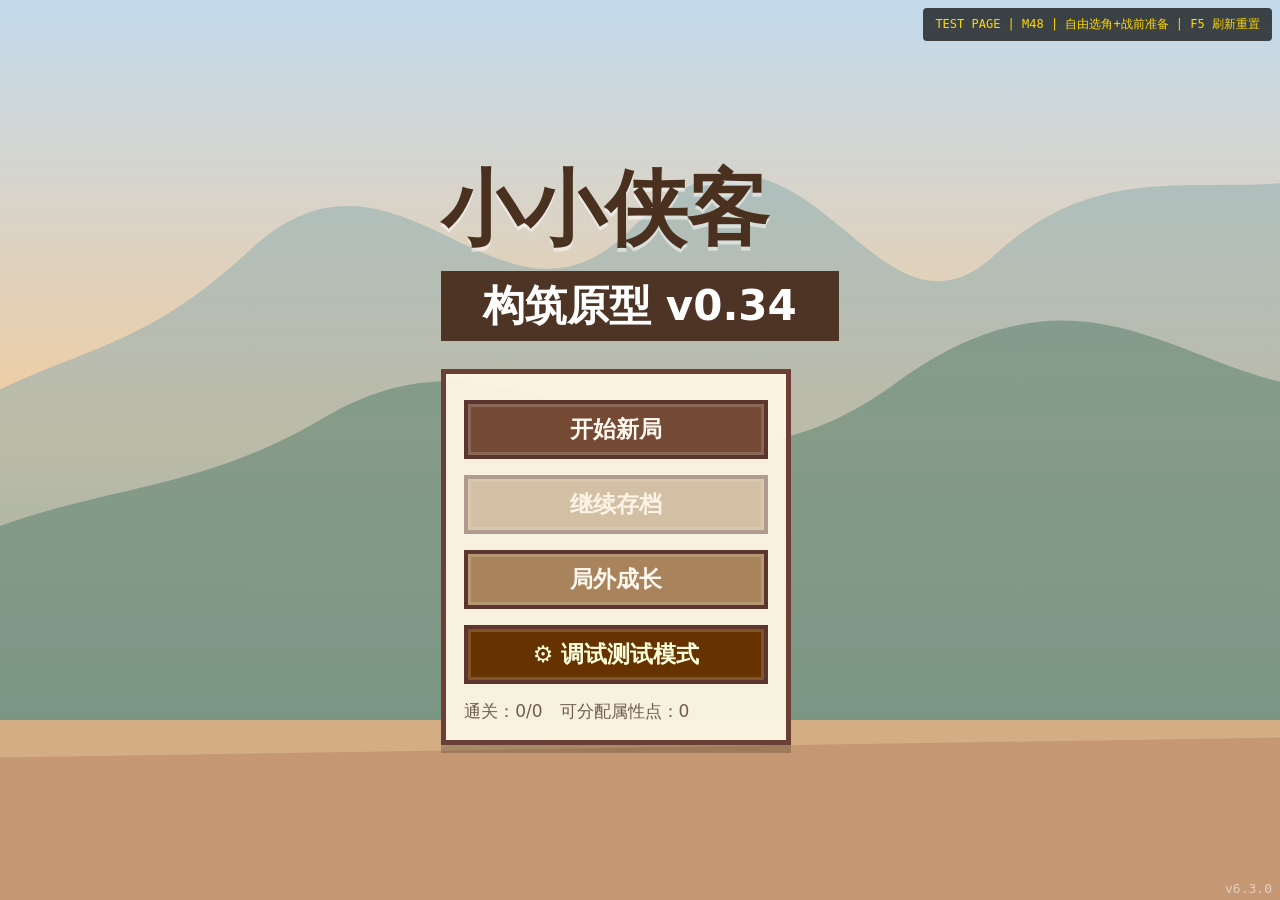
==== commit b19c62cc: "feat: 测试模式改为M48站前准备（不直接开战）" ====
--- a/test_m48.html
+++ b/test_m48.html
@@ -3,7 +3,7 @@
 <head>
   <meta charset="utf-8">
   <meta name="viewport" content="width=device-width, initial-scale=1, viewport-fit=cover">
-  <title>调试测试 - 跳到M48最终Boss战</title>
+  <title>调试测试 - 选角+战前准备</title>
   <link rel="stylesheet" href="./styles.css">
   <style>
     .test-info { position:fixed; top:8px; right:8px; z-index:9999; background:rgba(0,0,0,.7); color:#ffd700; padding:8px 12px; font-size:12px; border-radius:4px; font-family:monospace; pointer-events:none; }
@@ -16,23 +16,21 @@
       <div id="floater-layer" class="floater-layer"></div>
     </div>
   </div>
-  <div class="test-info">TEST PAGE (no-cache) | 直接挑战M48徐迦笙 | 属性/装备/特性已满</div>
+  <div class="test-info">TEST PAGE | M48 | 自由选角+战前准备 | F5 刷新重置</div>
   <div id="build-ver" style="position:fixed;bottom:4px;right:8px;color:rgba(255,255,255,.55);font-size:13px;z-index:999;pointer-events:none;font-family:monospace">TEST</div>
   <script type="module">
-    // 进入页面立即注入测试模式标记
     window.__TEST_MODE__ = true;
-    // 屏蔽 localStorage 中的旧存档（避免读到旧 run 干扰测试）
+    // 清空存档，但保留 meta
     try { localStorage.removeItem("wuxia_save"); } catch (e) {}
-    try { localStorage.removeItem("wuxia_meta"); } catch (e) {}
     try { localStorage.removeItem("wuxia_monthStartSnapshot"); } catch (e) {}
   </script>
   <script type="module" src="./src/main.js"></script>
   <script type="module">
-    // 等 main.js 加载完后自动触发测试模式
+    // 加载完后：把 main.js 的 actions 暴露给 window（需 main.js 配合导出）
     import("./src/main.js").then(() => {
       setTimeout(() => {
-        const btn = document.querySelector('[data-act="test"]');
-        if (btn) btn.click();
+        // 通过事件总线触发测试初始化
+        window.dispatchEvent(new CustomEvent("__test_init__", { detail: { mode: "m48" } }));
       }, 200);
     });
   </script>
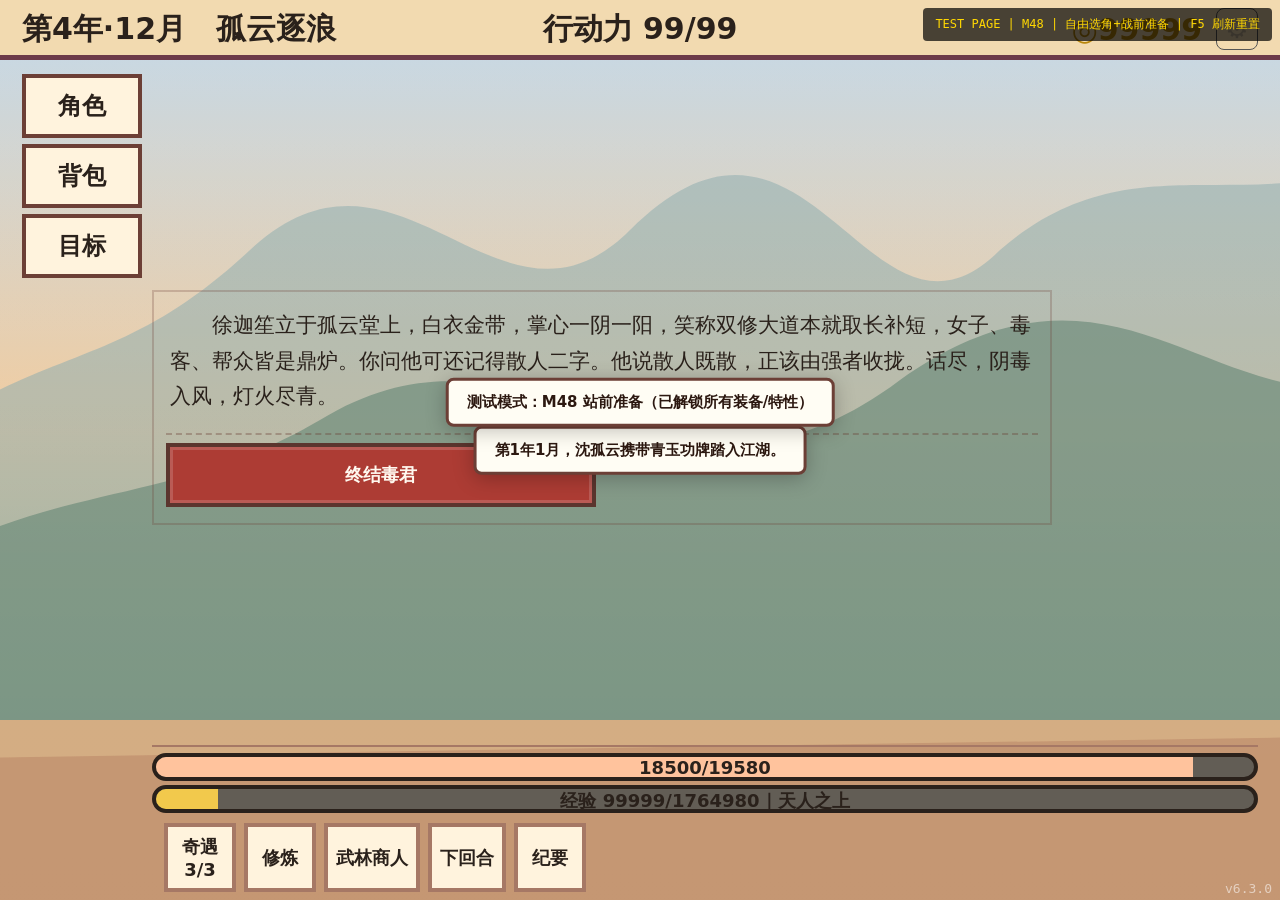
==== commit 93b7e7fa: "fix: 测试页用 __TEST_MODE__ 全局变量自动触发" ====
--- a/test_m48.html
+++ b/test_m48.html
@@ -3,7 +3,7 @@
 <head>
   <meta charset="utf-8">
   <meta name="viewport" content="width=device-width, initial-scale=1, viewport-fit=cover">
-  <title>调试测试 - 选角+战前准备</title>
+  <title>调试测试 - M48 站前准备</title>
   <link rel="stylesheet" href="./styles.css">
   <style>
     .test-info { position:fixed; top:8px; right:8px; z-index:9999; background:rgba(0,0,0,.7); color:#ffd700; padding:8px 12px; font-size:12px; border-radius:4px; font-family:monospace; pointer-events:none; }
@@ -18,21 +18,12 @@
   </div>
   <div class="test-info">TEST PAGE | M48 | 自由选角+战前准备 | F5 刷新重置</div>
   <div id="build-ver" style="position:fixed;bottom:4px;right:8px;color:rgba(255,255,255,.55);font-size:13px;z-index:999;pointer-events:none;font-family:monospace">TEST</div>
-  <script type="module">
+  <script>
     window.__TEST_MODE__ = true;
-    // 清空存档，但保留 meta
+    // 清空存档，强制重置
     try { localStorage.removeItem("wuxia_save"); } catch (e) {}
     try { localStorage.removeItem("wuxia_monthStartSnapshot"); } catch (e) {}
   </script>
   <script type="module" src="./src/main.js"></script>
-  <script type="module">
-    // 加载完后：把 main.js 的 actions 暴露给 window（需 main.js 配合导出）
-    import("./src/main.js").then(() => {
-      setTimeout(() => {
-        // 通过事件总线触发测试初始化
-        window.dispatchEvent(new CustomEvent("__test_init__", { detail: { mode: "m48" } }));
-      }, 200);
-    });
-  </script>
 </body>
 </html>
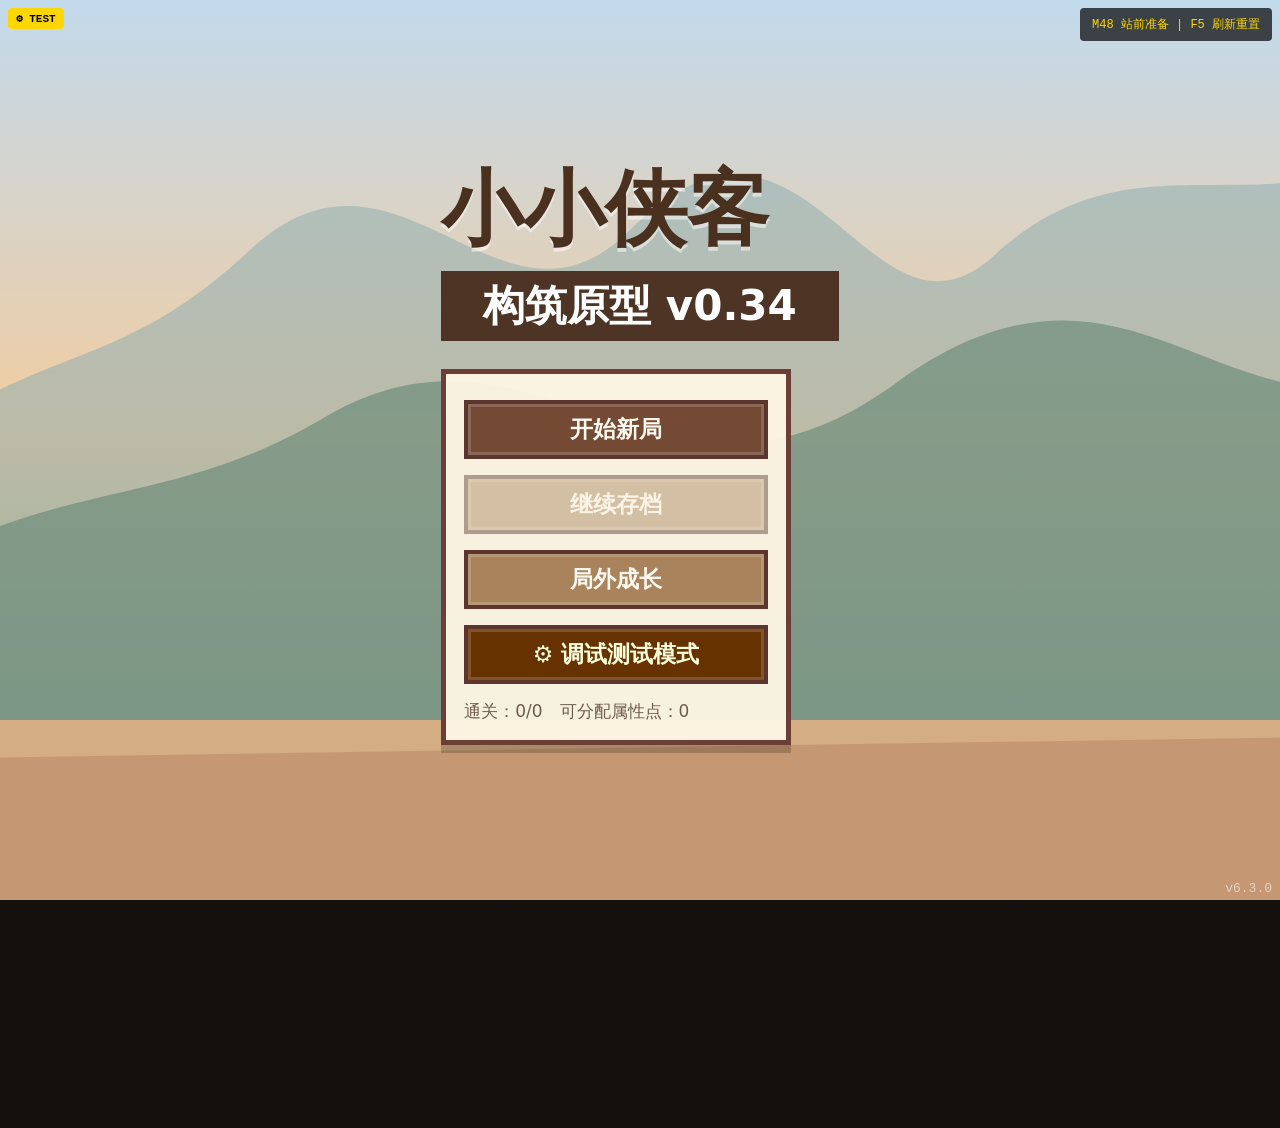
==== commit 3e1ef59a: "fix: 测试弹窗在 test 页面显示，添加 console.log 调试日志" ====
--- a/test_m48.html
+++ b/test_m48.html
@@ -7,6 +7,7 @@
   <link rel="stylesheet" href="./styles.css">
   <style>
     .test-info { position:fixed; top:8px; right:8px; z-index:9999; background:rgba(0,0,0,.7); color:#ffd700; padding:8px 12px; font-size:12px; border-radius:4px; font-family:monospace; pointer-events:none; }
+    .test-marker { position:fixed; top:8px; left:8px; z-index:9999; background:#ffd700; color:#000; padding:4px 8px; font-size:11px; font-weight:bold; border-radius:4px; font-family:monospace; pointer-events:none; }
   </style>
 </head>
 <body>
@@ -16,7 +17,8 @@
       <div id="floater-layer" class="floater-layer"></div>
     </div>
   </div>
-  <div class="test-info">TEST PAGE | M48 | 自由选角+战前准备 | F5 刷新重置</div>
+  <div class="test-marker">⚙ TEST</div>
+  <div class="test-info">M48 站前准备 | F5 刷新重置</div>
   <div id="build-ver" style="position:fixed;bottom:4px;right:8px;color:rgba(255,255,255,.55);font-size:13px;z-index:999;pointer-events:none;font-family:monospace">TEST</div>
   <script>
     window.__TEST_MODE__ = true;
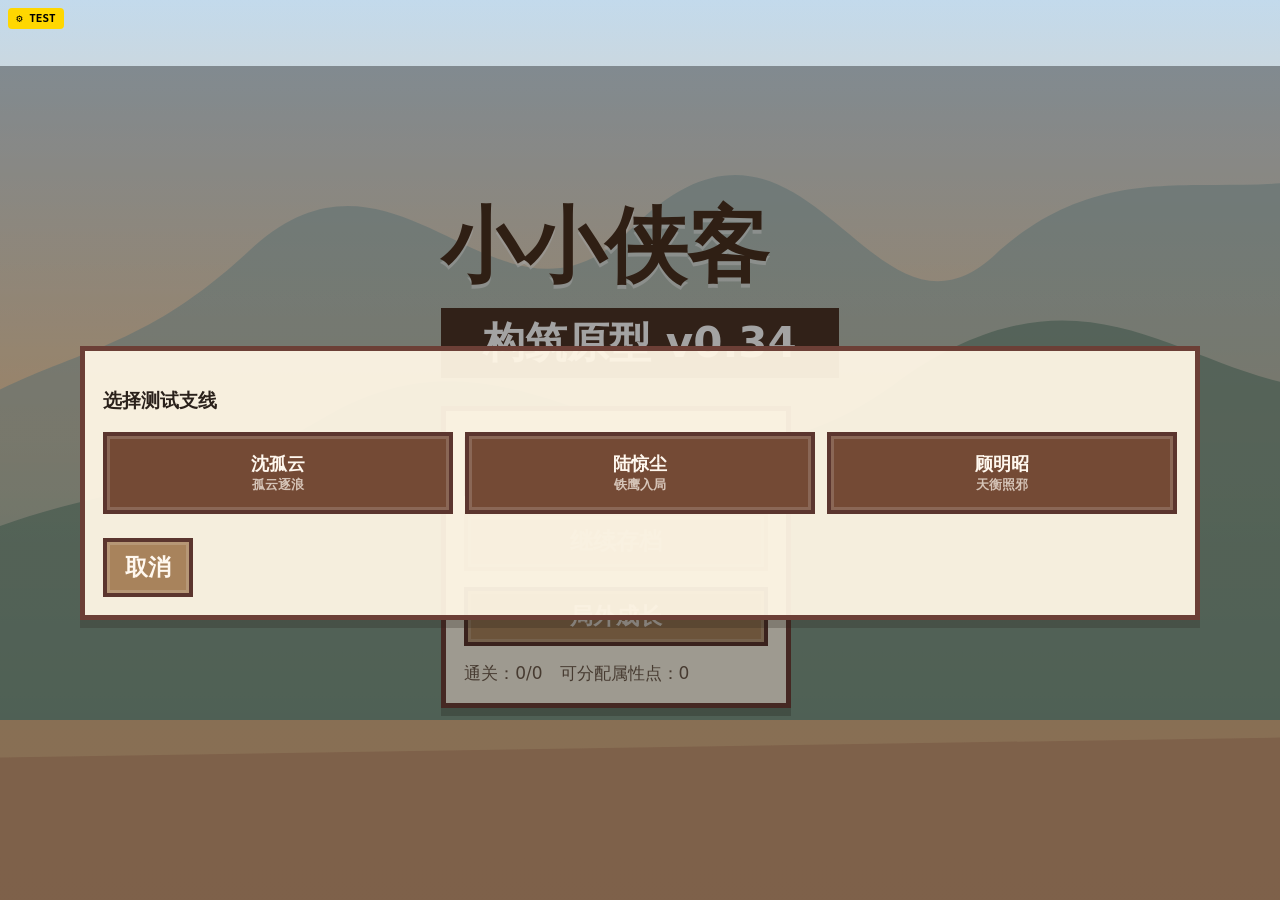
==== commit 71ed0214: "feat: 重新加回 test_m48.html（仅路径触发，不污染主游戏）" ====
--- a/test_m48.html
+++ b/test_m48.html
@@ -3,10 +3,9 @@
 <head>
   <meta charset="utf-8">
   <meta name="viewport" content="width=device-width, initial-scale=1, viewport-fit=cover">
-  <title>调试测试 - M48 站前准备</title>
+  <title>调试测试 - M48</title>
   <link rel="stylesheet" href="./styles.css">
   <style>
-    .test-info { position:fixed; top:8px; right:8px; z-index:9999; background:rgba(0,0,0,.7); color:#ffd700; padding:8px 12px; font-size:12px; border-radius:4px; font-family:monospace; pointer-events:none; }
     .test-marker { position:fixed; top:8px; left:8px; z-index:9999; background:#ffd700; color:#000; padding:4px 8px; font-size:11px; font-weight:bold; border-radius:4px; font-family:monospace; pointer-events:none; }
   </style>
 </head>
@@ -18,11 +17,8 @@
     </div>
   </div>
   <div class="test-marker">⚙ TEST</div>
-  <div class="test-info">M48 站前准备 | F5 刷新重置</div>
-  <div id="build-ver" style="position:fixed;bottom:4px;right:8px;color:rgba(255,255,255,.55);font-size:13px;z-index:999;pointer-events:none;font-family:monospace">TEST</div>
   <script>
     window.__TEST_MODE__ = true;
-    // 清空存档，强制重置
     try { localStorage.removeItem("wuxia_save"); } catch (e) {}
     try { localStorage.removeItem("wuxia_monthStartSnapshot"); } catch (e) {}
   </script>
